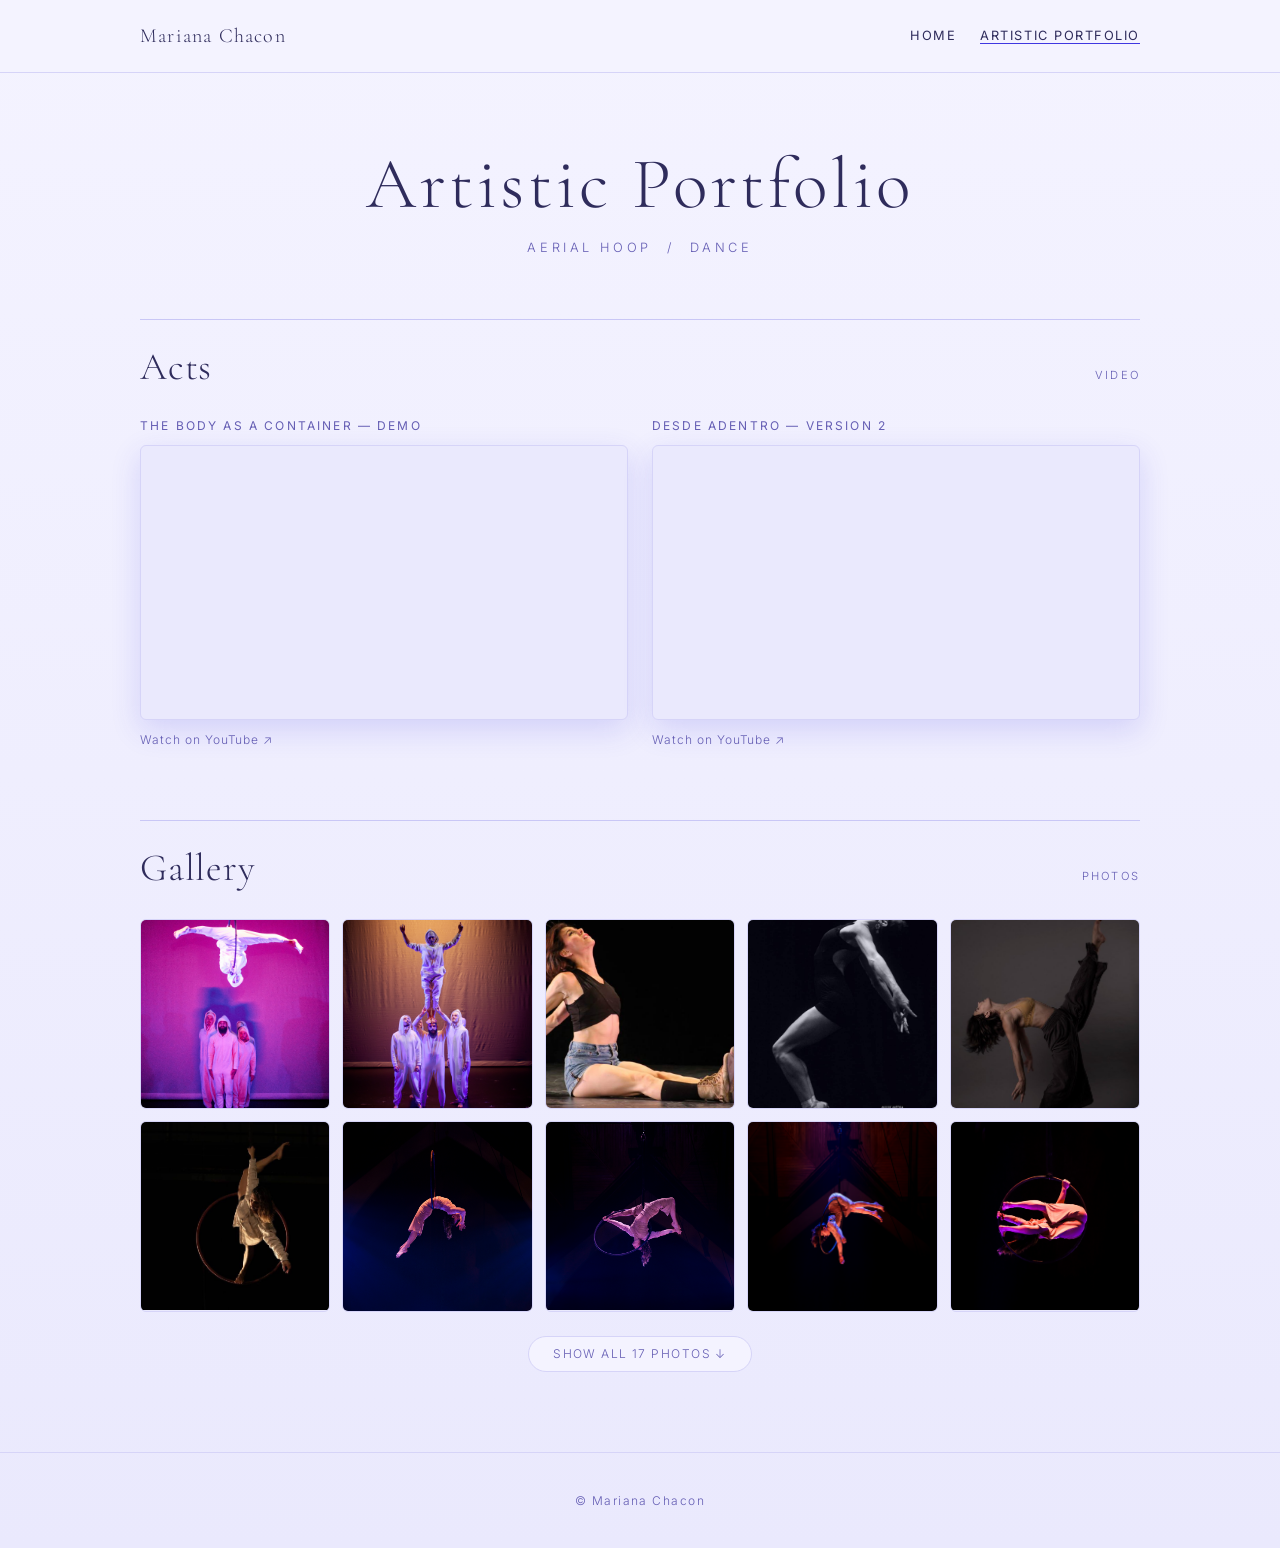
==== acts.html @ 8311b7b9 "first commit" ====
<!doctype html>
<html lang="en">
<head>
  <meta charset="UTF-8" />
  <meta name="viewport" content="width=device-width, initial-scale=1.0" />
  <title>Artistic Portfolio — Mariana Chacon</title>
  <link rel="stylesheet" href="style.css" />
  <link rel="preconnect" href="https://fonts.googleapis.com" />
  <link rel="preconnect" href="https://fonts.gstatic.com" crossorigin />
  <link href="https://fonts.googleapis.com/css2?family=Cormorant+Garamond:wght@300;400;500&family=Inter:wght@300;400&display=swap" rel="stylesheet" />
</head>
<body>
  <header class="site-header page-header">
    <div class="container header-inner">
      <a class="brand" href="index.html">Mariana Chacon</a>
      <nav class="site-nav">
        <a href="index.html">Home</a>
        <a href="acts.html" class="nav-active">Artistic Portfolio</a>
      </nav>
    </div>
  </header>

  <main class="container page-main">
    <section class="page-intro">
      <h1>Artistic Portfolio</h1>
      <p>aerial hoop &nbsp;/&nbsp; dance</p>
    </section>

    <section class="portfolio-section" id="acts">
      <div class="section-head">
        <h2>Acts</h2>
        <span class="section-type">video</span>
      </div>
      <div class="video-grid">
        <article class="video-card">
          <h3>The body as a container — demo</h3>
          <div class="video-wrap">
            <iframe src="https://www.youtube-nocookie.com/embed/plmqaH8QyPc" title="The body as a container — demo" allow="accelerometer; autoplay; clipboard-write; encrypted-media; gyroscope; picture-in-picture; web-share" allowfullscreen loading="lazy"></iframe>
          </div>
          <a class="video-link" href="https://www.youtube.com/watch?v=plmqaH8QyPc" target="_blank" rel="noopener noreferrer">Watch on YouTube ↗</a>
        </article>
        <article class="video-card">
          <h3>Desde adentro — version 2</h3>
          <div class="video-wrap">
            <iframe src="https://www.youtube-nocookie.com/embed/yXRw8F0Wwd4" title="Desde adentro — version 2" allow="accelerometer; autoplay; clipboard-write; encrypted-media; gyroscope; picture-in-picture; web-share" allowfullscreen loading="lazy"></iframe>
          </div>
          <a class="video-link" href="https://youtu.be/yXRw8F0Wwd4" target="_blank" rel="noopener noreferrer">Watch on YouTube ↗</a>
        </article>
      </div>
    </section>

    <section class="portfolio-section" id="gallery">
      <div class="section-head">
        <h2>Gallery</h2>
        <span class="section-type">photos</span>
      </div>
      <div class="gallery-group">
        <input class="gallery-checkbox" type="checkbox" id="gallery-more" />
        <div class="gallery-grid">
          <figure><a href="#photo-1"><img src="pics/gallery/pic1.jpg" alt="Mariana Chacon photo 1" loading="lazy" /></a></figure>
          <figure><a href="#photo-2"><img src="pics/gallery/pic2.jpg" alt="Mariana Chacon photo 2" loading="lazy" /></a></figure>
          <figure><a href="#photo-3"><img src="pics/gallery/pic3.jpg" alt="Mariana Chacon photo 3" loading="lazy" /></a></figure>
          <figure><a href="#photo-4"><img src="pics/gallery/pic4.jpg" alt="Mariana Chacon photo 4" loading="lazy" /></a></figure>
          <figure><a href="#photo-5"><img src="pics/gallery/pic5.jpg" alt="Mariana Chacon photo 5" loading="lazy" /></a></figure>
          <figure><a href="#photo-6"><img src="pics/gallery/pic6.jpg" alt="Mariana Chacon photo 6" loading="lazy" /></a></figure>
          <figure><a href="#photo-7"><img src="pics/gallery/pic7.jpg" alt="Mariana Chacon photo 7" loading="lazy" /></a></figure>
          <figure><a href="#photo-8"><img src="pics/gallery/pic8.jpg" alt="Mariana Chacon photo 8" loading="lazy" /></a></figure>
          <figure><a href="#photo-9"><img src="pics/gallery/pic9.jpg" alt="Mariana Chacon photo 9" loading="lazy" /></a></figure>
          <figure><a href="#photo-10"><img src="pics/gallery/pic10.jpg" alt="Mariana Chacon photo 10" loading="lazy" /></a></figure>
          <figure><a href="#photo-11"><img src="pics/gallery/pic11.jpg" alt="Mariana Chacon photo 11" loading="lazy" /></a></figure>
          <figure><a href="#photo-12"><img src="pics/gallery/pic12.jpg" alt="Mariana Chacon photo 12" loading="lazy" /></a></figure>
          <figure><a href="#photo-13"><img src="pics/gallery/pic13.jpg" alt="Mariana Chacon photo 13" loading="lazy" /></a></figure>
          <figure><a href="#photo-14"><img src="pics/gallery/pic14.jpg" alt="Mariana Chacon photo 14" loading="lazy" /></a></figure>
          <figure><a href="#photo-15"><img src="pics/gallery/pic15.jpg" alt="Mariana Chacon photo 15" loading="lazy" /></a></figure>
          <figure><a href="#photo-16"><img src="pics/gallery/pic16.jpg" alt="Mariana Chacon photo 16" loading="lazy" /></a></figure>
          <figure><a href="#photo-17"><img src="pics/gallery/pic17.jpg" alt="Mariana Chacon photo 17" loading="lazy" /></a></figure>
        </div>
        <label class="gallery-toggle" for="gallery-more">
          <span class="show-more-label">Show all 17 photos ↓</span>
          <span class="show-less-label">Show less ↑</span>
        </label>
      </div>

      <div class="lightbox" id="photo-1" role="dialog" aria-modal="true" aria-label="Photo 1 enlarged">
        <a class="lightbox-backdrop" href="#gallery" aria-label="Close"></a>
        <a class="lightbox-image" href="#gallery"><img src="pics/gallery/pic1.jpg" alt="Mariana Chacon photo 1" /></a>
        <a class="lightbox-close" href="#gallery" aria-label="Close">&times;</a>
      </div>
      <div class="lightbox" id="photo-2" role="dialog" aria-modal="true" aria-label="Photo 2 enlarged">
        <a class="lightbox-backdrop" href="#gallery" aria-label="Close"></a>
        <a class="lightbox-image" href="#gallery"><img src="pics/gallery/pic2.jpg" alt="Mariana Chacon photo 2" /></a>
        <a class="lightbox-close" href="#gallery" aria-label="Close">&times;</a>
      </div>
      <div class="lightbox" id="photo-3" role="dialog" aria-modal="true" aria-label="Photo 3 enlarged">
        <a class="lightbox-backdrop" href="#gallery" aria-label="Close"></a>
        <a class="lightbox-image" href="#gallery"><img src="pics/gallery/pic3.jpg" alt="Mariana Chacon photo 3" /></a>
        <a class="lightbox-close" href="#gallery" aria-label="Close">&times;</a>
      </div>
      <div class="lightbox" id="photo-4" role="dialog" aria-modal="true" aria-label="Photo 4 enlarged">
        <a class="lightbox-backdrop" href="#gallery" aria-label="Close"></a>
        <a class="lightbox-image" href="#gallery"><img src="pics/gallery/pic4.jpg" alt="Mariana Chacon photo 4" /></a>
        <a class="lightbox-close" href="#gallery" aria-label="Close">&times;</a>
      </div>
      <div class="lightbox" id="photo-5" role="dialog" aria-modal="true" aria-label="Photo 5 enlarged">
        <a class="lightbox-backdrop" href="#gallery" aria-label="Close"></a>
        <a class="lightbox-image" href="#gallery"><img src="pics/gallery/pic5.jpg" alt="Mariana Chacon photo 5" /></a>
        <a class="lightbox-close" href="#gallery" aria-label="Close">&times;</a>
      </div>
      <div class="lightbox" id="photo-6" role="dialog" aria-modal="true" aria-label="Photo 6 enlarged">
        <a class="lightbox-backdrop" href="#gallery" aria-label="Close"></a>
        <a class="lightbox-image" href="#gallery"><img src="pics/gallery/pic6.jpg" alt="Mariana Chacon photo 6" /></a>
        <a class="lightbox-close" href="#gallery" aria-label="Close">&times;</a>
      </div>
      <div class="lightbox" id="photo-7" role="dialog" aria-modal="true" aria-label="Photo 7 enlarged">
        <a class="lightbox-backdrop" href="#gallery" aria-label="Close"></a>
        <a class="lightbox-image" href="#gallery"><img src="pics/gallery/pic7.jpg" alt="Mariana Chacon photo 7" /></a>
        <a class="lightbox-close" href="#gallery" aria-label="Close">&times;</a>
      </div>
      <div class="lightbox" id="photo-8" role="dialog" aria-modal="true" aria-label="Photo 8 enlarged">
        <a class="lightbox-backdrop" href="#gallery" aria-label="Close"></a>
        <a class="lightbox-image" href="#gallery"><img src="pics/gallery/pic8.jpg" alt="Mariana Chacon photo 8" /></a>
        <a class="lightbox-close" href="#gallery" aria-label="Close">&times;</a>
      </div>
      <div class="lightbox" id="photo-9" role="dialog" aria-modal="true" aria-label="Photo 9 enlarged">
        <a class="lightbox-backdrop" href="#gallery" aria-label="Close"></a>
        <a class="lightbox-image" href="#gallery"><img src="pics/gallery/pic9.jpg" alt="Mariana Chacon photo 9" /></a>
        <a class="lightbox-close" href="#gallery" aria-label="Close">&times;</a>
      </div>
      <div class="lightbox" id="photo-10" role="dialog" aria-modal="true" aria-label="Photo 10 enlarged">
        <a class="lightbox-backdrop" href="#gallery" aria-label="Close"></a>
        <a class="lightbox-image" href="#gallery"><img src="pics/gallery/pic10.jpg" alt="Mariana Chacon photo 10" /></a>
        <a class="lightbox-close" href="#gallery" aria-label="Close">&times;</a>
      </div>
      <div class="lightbox" id="photo-11" role="dialog" aria-modal="true" aria-label="Photo 11 enlarged">
        <a class="lightbox-backdrop" href="#gallery" aria-label="Close"></a>
        <a class="lightbox-image" href="#gallery"><img src="pics/gallery/pic11.jpg" alt="Mariana Chacon photo 11" /></a>
        <a class="lightbox-close" href="#gallery" aria-label="Close">&times;</a>
      </div>
      <div class="lightbox" id="photo-12" role="dialog" aria-modal="true" aria-label="Photo 12 enlarged">
        <a class="lightbox-backdrop" href="#gallery" aria-label="Close"></a>
        <a class="lightbox-image" href="#gallery"><img src="pics/gallery/pic12.jpg" alt="Mariana Chacon photo 12" /></a>
        <a class="lightbox-close" href="#gallery" aria-label="Close">&times;</a>
      </div>
      <div class="lightbox" id="photo-13" role="dialog" aria-modal="true" aria-label="Photo 13 enlarged">
        <a class="lightbox-backdrop" href="#gallery" aria-label="Close"></a>
        <a class="lightbox-image" href="#gallery"><img src="pics/gallery/pic13.jpg" alt="Mariana Chacon photo 13" /></a>
        <a class="lightbox-close" href="#gallery" aria-label="Close">&times;</a>
      </div>
      <div class="lightbox" id="photo-14" role="dialog" aria-modal="true" aria-label="Photo 14 enlarged">
        <a class="lightbox-backdrop" href="#gallery" aria-label="Close"></a>
        <a class="lightbox-image" href="#gallery"><img src="pics/gallery/pic14.jpg" alt="Mariana Chacon photo 14" /></a>
        <a class="lightbox-close" href="#gallery" aria-label="Close">&times;</a>
      </div>
      <div class="lightbox" id="photo-15" role="dialog" aria-modal="true" aria-label="Photo 15 enlarged">
        <a class="lightbox-backdrop" href="#gallery" aria-label="Close"></a>
        <a class="lightbox-image" href="#gallery"><img src="pics/gallery/pic15.jpg" alt="Mariana Chacon photo 15" /></a>
        <a class="lightbox-close" href="#gallery" aria-label="Close">&times;</a>
      </div>
      <div class="lightbox" id="photo-16" role="dialog" aria-modal="true" aria-label="Photo 16 enlarged">
        <a class="lightbox-backdrop" href="#gallery" aria-label="Close"></a>
        <a class="lightbox-image" href="#gallery"><img src="pics/gallery/pic16.jpg" alt="Mariana Chacon photo 16" /></a>
        <a class="lightbox-close" href="#gallery" aria-label="Close">&times;</a>
      </div>
      <div class="lightbox" id="photo-17" role="dialog" aria-modal="true" aria-label="Photo 17 enlarged">
        <a class="lightbox-backdrop" href="#gallery" aria-label="Close"></a>
        <a class="lightbox-image" href="#gallery"><img src="pics/gallery/pic17.jpg" alt="Mariana Chacon photo 17" /></a>
        <a class="lightbox-close" href="#gallery" aria-label="Close">&times;</a>
      </div>
    </section>
  </main>

  <footer class="site-footer">
    <p>&copy; Mariana Chacon</p>
  </footer>
</body>
</html>
---- style.css ----
:root {
  --accent: #3f37e1;
  --accent-pale: #c9c7f6;
  --bg: #f4f3ff;
  --bg-2: #eae9fd;
  --bg-3: #d6d4f8;
  --mid: #9f9bf0;
  --muted: #655eb4;
  --ink: #2f2c5c;
  --ink-light: #4d4980;
  --veil: rgba(47, 44, 92, 0.44);
}

* {
  box-sizing: border-box;
}

html,
body {
  margin: 0;
  min-height: 100%;
}

body {
  min-height: 100vh;
  font-family: 'Inter', -apple-system, BlinkMacSystemFont, sans-serif;
  color: var(--ink);
  background: linear-gradient(180deg, var(--bg) 0%, var(--bg-2) 100%);
  overflow-x: hidden;
}

h1,
.brand {
  font-family: 'Cormorant Garamond', Georgia, serif;
  font-weight: 300;
}

.container {
  width: min(1000px, calc(100% - 2rem));
  margin: 0 auto;
}

.site-header {
  position: absolute;
  top: 0;
  left: 0;
  width: 100%;
  padding: 1.5rem 0;
  z-index: 10;
}

.header-inner {
  display: flex;
  align-items: center;
  justify-content: space-between;
  gap: 1.5rem;
}

.site-nav {
  display: flex;
  gap: 1.5rem;
}

.site-nav a {
  font-size: 0.8rem;
  font-weight: 400;
  letter-spacing: 0.12em;
  text-transform: uppercase;
  color: rgba(255, 255, 255, 0.72);
  text-shadow: 0 1px 12px rgba(47, 44, 92, 0.5);
  text-decoration: none;
  transition: color 0.2s;
}

.site-nav a:hover,
.site-nav a.nav-active {
  color: #fff;
}

.page-header {
  position: sticky;
  background: rgba(244, 243, 255, 0.94);
  border-bottom: 1px solid var(--bg-3);
  backdrop-filter: blur(8px);
}

.page-header .brand,
.page-header .site-nav a {
  color: var(--ink);
  text-shadow: none;
}

.page-header .brand:hover,
.page-header .site-nav a:hover,
.page-header .site-nav a.nav-active {
  color: var(--muted);
}

.page-header .site-nav a.nav-active {
  color: var(--ink);
  border-bottom: 1px solid var(--accent);
}

.brand {
  display: inline-block;
  font-size: 1.25rem;
  letter-spacing: 0.06em;
  color: rgba(255, 255, 255, 0.9);
  text-decoration: none;
  text-shadow: 0 1px 12px rgba(47, 44, 92, 0.5);
  transition: color 0.2s;
}

.brand:hover {
  color: #fff;
}

.hero {
  position: relative;
  min-height: 100vh;
  min-height: 100svh;
  display: flex;
  align-items: center;
  justify-content: center;
  text-align: center;
  padding: 5rem 1.5rem;
  overflow: hidden;
  background-color: var(--ink);
  background-image:
    linear-gradient(180deg, rgba(47, 44, 92, 0.5) 0%, var(--veil) 45%, rgba(47, 44, 92, 0.62) 100%),
    url('pics/gallery/pic15.jpg');
  background-size: cover;
  background-position: center;
  background-repeat: no-repeat;
}

.hero-content {
  position: relative;
  z-index: 1;
  animation: reveal 1.2s ease both;
}

.hero-content h1 {
  margin: 0;
  font-size: clamp(3rem, 10vw, 6.5rem);
  line-height: 1.05;
  letter-spacing: 0.05em;
  color: #fff;
  text-shadow: 0 2px 24px rgba(47, 44, 92, 0.5);
}

.hero-content h1::after {
  content: '';
  display: block;
  width: 3.5rem;
  height: 1px;
  margin: 1.6rem auto 0;
  background: var(--accent-pale);
}

.hero-sub {
  margin: 1.6rem 0 0;
  font-size: clamp(0.75rem, 1.6vw, 0.95rem);
  font-weight: 300;
  letter-spacing: 0.28em;
  text-transform: uppercase;
  color: rgba(232, 231, 255, 0.85);
  text-shadow: 0 1px 12px rgba(47, 44, 92, 0.5);
}

@keyframes reveal {
  from {
    opacity: 0;
    transform: translateY(12px);
  }
  to {
    opacity: 1;
    transform: translateY(0);
  }
}

.page-main {
  padding: 4.5rem 0 5rem;
}

.page-intro {
  text-align: center;
  margin-bottom: 4rem;
}

.page-intro h1 {
  margin: 0;
  font-size: clamp(2.8rem, 8vw, 4.5rem);
  line-height: 1.1;
  letter-spacing: 0.05em;
  color: var(--ink);
}

.page-intro p {
  margin: 1rem 0 0;
  font-size: 0.8rem;
  font-weight: 300;
  letter-spacing: 0.28em;
  text-transform: uppercase;
  color: var(--muted);
}

.portfolio-section {
  margin-bottom: 4.5rem;
}

.portfolio-section:last-child {
  margin-bottom: 0;
}

.section-head {
  display: flex;
  align-items: baseline;
  justify-content: space-between;
  gap: 1rem;
  padding-top: 1.5rem;
  margin-bottom: 1.75rem;
  border-top: 1px solid var(--accent-pale);
}

.section-head h2 {
  margin: 0;
  font-family: 'Cormorant Garamond', Georgia, serif;
  font-size: clamp(1.7rem, 4vw, 2.4rem);
  font-weight: 300;
  letter-spacing: 0.02em;
  color: var(--ink);
}

.section-type {
  font-size: 0.7rem;
  font-weight: 300;
  letter-spacing: 0.2em;
  text-transform: uppercase;
  color: var(--muted);
  white-space: nowrap;
}

.video-grid {
  display: grid;
  grid-template-columns: repeat(auto-fit, minmax(260px, 1fr));
  gap: 1.5rem;
}

.video-card h3 {
  margin: 0 0 0.75rem;
  font-size: 0.75rem;
  font-weight: 400;
  letter-spacing: 0.18em;
  text-transform: uppercase;
  color: var(--muted);
}

.video-wrap {
  aspect-ratio: 16 / 9;
  border: 1px solid var(--bg-3);
  border-radius: 6px;
  overflow: hidden;
  background: var(--bg-2);
  box-shadow: 0 10px 30px rgba(63, 55, 225, 0.16);
}

.video-wrap iframe {
  display: block;
  width: 100%;
  height: 100%;
  border: 0;
}

.video-link {
  display: inline-block;
  margin-top: 0.75rem;
  font-size: 0.75rem;
  font-weight: 300;
  letter-spacing: 0.08em;
  color: var(--muted);
  text-decoration: none;
  transition: color 0.2s;
}

.video-link:hover {
  color: var(--accent);
}

.gallery-checkbox {
  position: absolute;
  width: 1px;
  height: 1px;
  opacity: 0;
  pointer-events: none;
}

.gallery-grid {
  display: grid;
  grid-template-columns: repeat(5, 1fr);
  gap: 0.75rem;
}

.gallery-grid figure {
  margin: 0;
  overflow: hidden;
  border: 1px solid var(--bg-3);
  border-radius: 6px;
  background: var(--bg-2);
}

.gallery-grid figure a {
  display: block;
  cursor: zoom-in;
}

.gallery-grid figure:nth-child(n+11) {
  display: none;
}

.gallery-checkbox:checked ~ .gallery-grid figure:nth-child(n+11) {
  display: block;
}

.gallery-grid img {
  display: block;
  width: 100%;
  aspect-ratio: 1;
  object-fit: cover;
  transition: opacity 0.3s, transform 0.3s;
}

.gallery-grid figure:hover {
  border-color: var(--mid);
}

.gallery-grid figure:hover img {
  opacity: 0.9;
  transform: scale(1.03);
}

.gallery-toggle {
  display: block;
  width: max-content;
  margin: 1.5rem auto 0;
  padding: 0.6rem 1.5rem;
  font-family: 'Inter', sans-serif;
  font-size: 0.75rem;
  font-weight: 300;
  letter-spacing: 0.12em;
  text-transform: uppercase;
  color: var(--muted);
  background: var(--bg);
  border: 1px solid var(--bg-3);
  border-radius: 999px;
  cursor: pointer;
  transition: color 0.2s, border-color 0.2s, background 0.2s;
}

.gallery-toggle:hover {
  color: var(--ink);
  border-color: var(--mid);
}

.gallery-checkbox:focus-visible ~ .gallery-toggle {
  outline: 2px solid var(--accent);
  outline-offset: 3px;
}

.show-less-label {
  display: none;
}

.gallery-checkbox:checked ~ .gallery-toggle .show-more-label {
  display: none;
}

.gallery-checkbox:checked ~ .gallery-toggle .show-less-label {
  display: inline;
}

.lightbox {
  display: none;
  position: fixed;
  inset: 0;
  z-index: 100;
  align-items: center;
  justify-content: center;
  padding: 2rem;
  background: rgba(47, 44, 92, 0.94);
}

.lightbox:target {
  display: flex;
}

.lightbox-backdrop {
  position: absolute;
  inset: 0;
}

.lightbox-image {
  position: relative;
  z-index: 1;
  display: block;
  cursor: zoom-out;
}

.lightbox-image img {
  display: block;
  max-width: 90vw;
  max-height: 85vh;
  object-fit: contain;
  border-radius: 6px;
  box-shadow: 0 20px 60px rgba(15, 12, 40, 0.4);
}

.lightbox-close {
  position: absolute;
  top: 1rem;
  right: 1.5rem;
  z-index: 2;
  color: rgba(255, 255, 255, 0.75);
  font-size: 2rem;
  line-height: 1;
  text-decoration: none;
  transition: color 0.2s;
}

.lightbox-close:hover {
  color: #fff;
}

.site-footer {
  padding: 2.5rem 1.5rem;
  border-top: 1px solid var(--bg-3);
  text-align: center;
}

.site-footer p {
  margin: 0;
  font-size: 0.75rem;
  font-weight: 300;
  letter-spacing: 0.12em;
  color: var(--muted);
}

@media (max-width: 900px) {
  .gallery-grid {
    grid-template-columns: repeat(4, 1fr);
  }

  .gallery-grid figure:nth-child(n+9) {
    display: none;
  }

  .gallery-checkbox:checked ~ .gallery-grid figure:nth-child(n+9) {
    display: block;
  }
}

@media (max-width: 640px) {
  .site-header {
    padding: 1.1rem 0;
  }

  .brand {
    font-size: 1.1rem;
  }

  .site-nav {
    gap: 1rem;
  }

  .site-nav a {
    font-size: 0.7rem;
    letter-spacing: 0.08em;
  }

  .hero-sub {
    letter-spacing: 0.18em;
  }

  .page-main {
    padding: 3rem 0 4rem;
  }

  .page-intro {
    margin-bottom: 3rem;
  }

  .section-head {
    flex-direction: column;
    gap: 0.4rem;
  }

  .video-grid {
    grid-template-columns: 1fr;
  }

  .gallery-grid {
    grid-template-columns: repeat(2, 1fr);
  }

  .gallery-grid figure:nth-child(n+5) {
    display: none;
  }

  .gallery-checkbox:checked ~ .gallery-grid figure:nth-child(n+5) {
    display: block;
  }
}
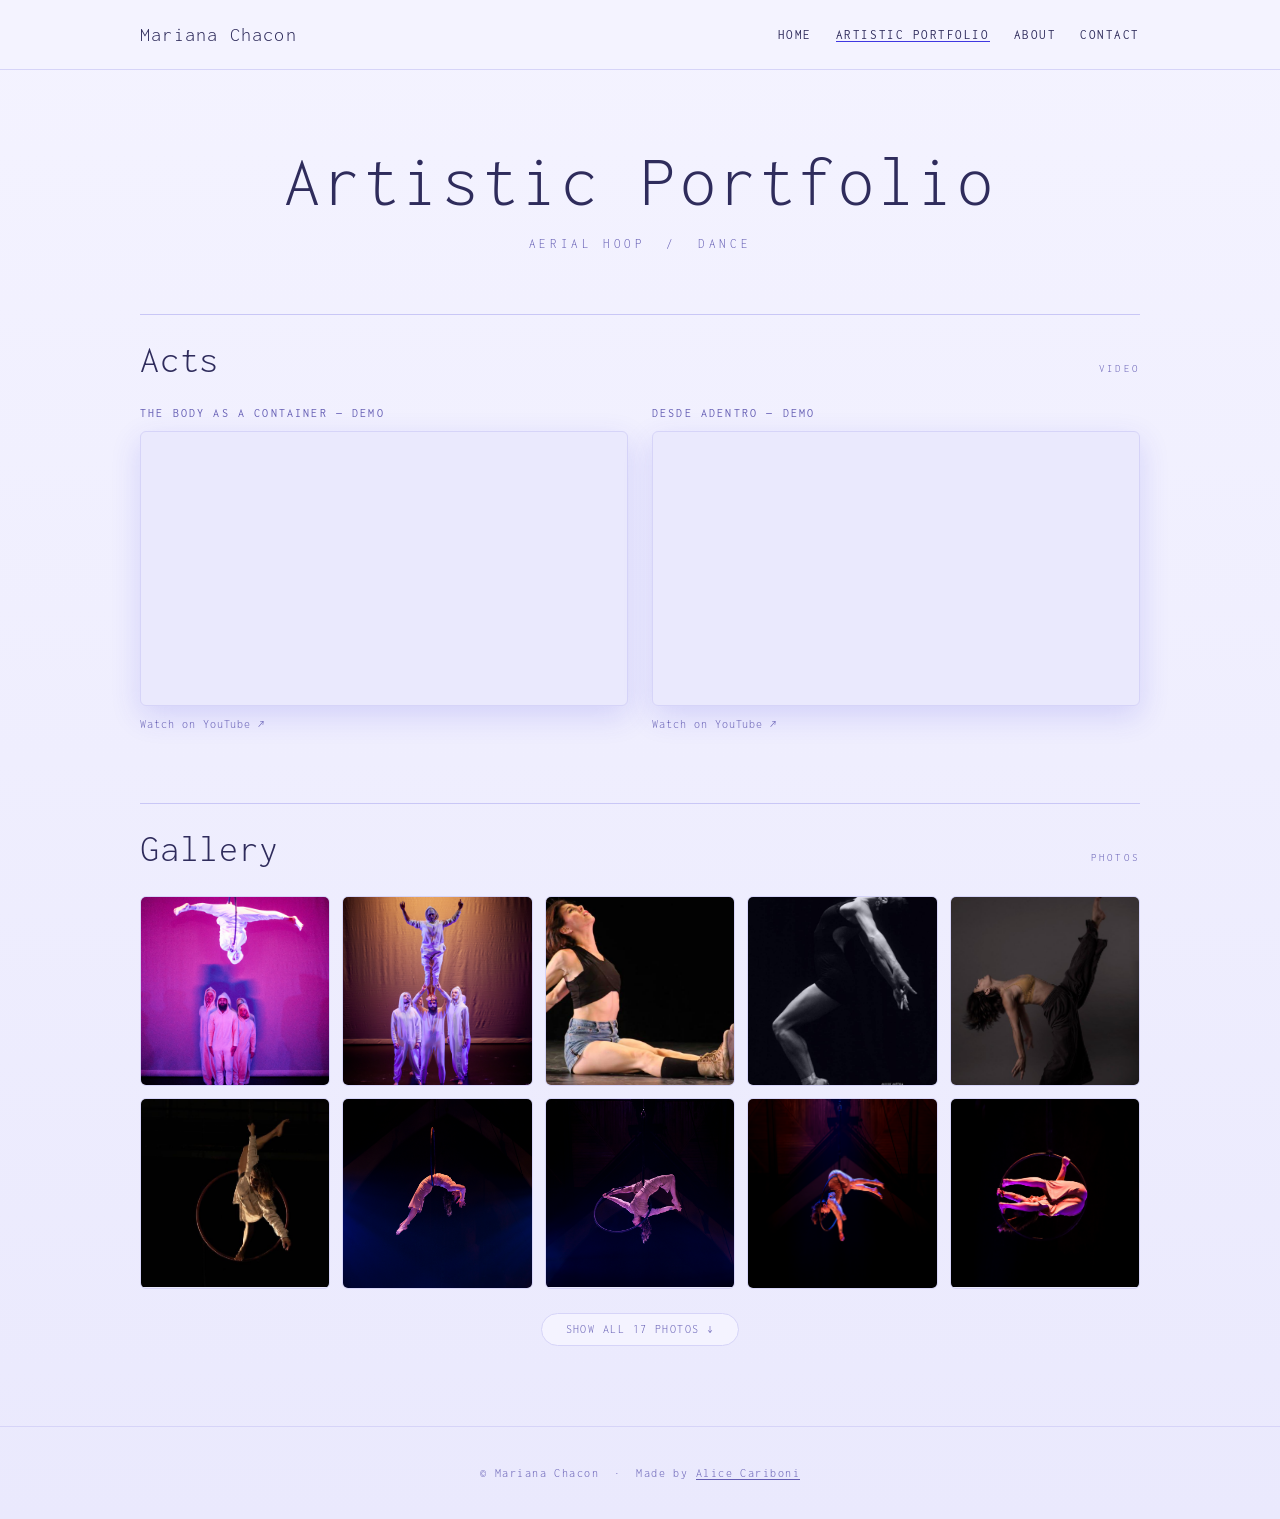
==== commit 2a077b11: "about and contact pages" ====
--- a/acts.html
+++ b/acts.html
@@ -7,7 +7,7 @@
   <link rel="stylesheet" href="style.css" />
   <link rel="preconnect" href="https://fonts.googleapis.com" />
   <link rel="preconnect" href="https://fonts.gstatic.com" crossorigin />
-  <link href="https://fonts.googleapis.com/css2?family=Cormorant+Garamond:wght@300;400;500&family=Inter:wght@300;400&display=swap" rel="stylesheet" />
+  <link href="https://fonts.googleapis.com/css2?family=Inconsolata:wght@300;400;500;600&display=swap" rel="stylesheet" />
 </head>
 <body>
   <header class="site-header page-header">
@@ -16,6 +16,8 @@
       <nav class="site-nav">
         <a href="index.html">Home</a>
         <a href="acts.html" class="nav-active">Artistic Portfolio</a>
+        <a href="about.html">About</a>
+        <a href="contact.html">Contact</a>
       </nav>
     </div>
   </header>
@@ -40,9 +42,9 @@
           <a class="video-link" href="https://www.youtube.com/watch?v=plmqaH8QyPc" target="_blank" rel="noopener noreferrer">Watch on YouTube ↗</a>
         </article>
         <article class="video-card">
-          <h3>Desde adentro — version 2</h3>
+          <h3>Desde adentro — demo</h3>
           <div class="video-wrap">
-            <iframe src="https://www.youtube-nocookie.com/embed/yXRw8F0Wwd4" title="Desde adentro — version 2" allow="accelerometer; autoplay; clipboard-write; encrypted-media; gyroscope; picture-in-picture; web-share" allowfullscreen loading="lazy"></iframe>
+            <iframe src="https://www.youtube-nocookie.com/embed/yXRw8F0Wwd4" title="Desde adentro — demo" allow="accelerometer; autoplay; clipboard-write; encrypted-media; gyroscope; picture-in-picture; web-share" allowfullscreen loading="lazy"></iframe>
           </div>
           <a class="video-link" href="https://youtu.be/yXRw8F0Wwd4" target="_blank" rel="noopener noreferrer">Watch on YouTube ↗</a>
         </article>
@@ -170,7 +172,7 @@
   </main>
 
   <footer class="site-footer">
-    <p>&copy; Mariana Chacon</p>
+    <p>&copy; Mariana Chacon &nbsp;·&nbsp; Made by <a href="https://aliceseueue.github.io/" target="_blank" rel="noopener noreferrer">Alice Cariboni</a></p>
   </footer>
 </body>
 </html>
--- a/style.css
+++ b/style.css
@@ -23,7 +23,7 @@
 
 body {
   min-height: 100vh;
-  font-family: 'Inter', -apple-system, BlinkMacSystemFont, sans-serif;
+  font-family: 'Inconsolata', 'Courier New', monospace;
   color: var(--ink);
   background: linear-gradient(180deg, var(--bg) 0%, var(--bg-2) 100%);
   overflow-x: hidden;
@@ -31,7 +31,7 @@
 
 h1,
 .brand {
-  font-family: 'Cormorant Garamond', Georgia, serif;
+  font-family: 'Inconsolata', 'Courier New', monospace;
   font-weight: 300;
 }
 
@@ -225,7 +225,7 @@
 
 .section-head h2 {
   margin: 0;
-  font-family: 'Cormorant Garamond', Georgia, serif;
+  font-family: 'Inconsolata', 'Courier New', monospace;
   font-size: clamp(1.7rem, 4vw, 2.4rem);
   font-weight: 300;
   letter-spacing: 0.02em;
@@ -344,7 +344,7 @@
   width: max-content;
   margin: 1.5rem auto 0;
   padding: 0.6rem 1.5rem;
-  font-family: 'Inter', sans-serif;
+  font-family: 'Inconsolata', 'Courier New', monospace;
   font-size: 0.75rem;
   font-weight: 300;
   letter-spacing: 0.12em;
@@ -431,6 +431,130 @@
   color: #fff;
 }
 
+.about-content {
+  display: grid;
+  grid-template-columns: 1.4fr 0.9fr;
+  gap: 3rem;
+  align-items: start;
+}
+
+.about-text p {
+  margin: 0 0 1.25rem;
+  font-size: 1rem;
+  line-height: 1.85;
+  color: var(--ink-light);
+}
+
+.about-text p:last-child {
+  margin-bottom: 0;
+}
+
+.about-image img {
+  display: block;
+  width: 100%;
+  max-width: 360px;
+  border: 1px solid var(--bg-3);
+  border-radius: 6px;
+  box-shadow: 0 10px 30px rgba(63, 55, 225, 0.12);
+}
+
+.contact-content {
+  display: grid;
+  grid-template-columns: 1.1fr 0.9fr;
+  gap: 4rem;
+  align-items: start;
+}
+
+.contact-form {
+  max-width: 520px;
+}
+
+.form-row {
+  margin-bottom: 2rem;
+}
+
+.form-row label {
+  display: block;
+  margin-bottom: 0.5rem;
+  font-size: 0.75rem;
+  font-weight: 400;
+  letter-spacing: 0.12em;
+  text-transform: uppercase;
+  color: var(--muted);
+}
+
+.form-row input,
+.form-row textarea {
+  display: block;
+  width: 100%;
+  padding: 0.7rem 0;
+  font-family: inherit;
+  font-size: 1rem;
+  font-weight: 300;
+  color: var(--ink);
+  background: none;
+  border: none;
+  border-bottom: 1px solid var(--bg-3);
+  border-radius: 0;
+  outline: none;
+  resize: vertical;
+  transition: border-color 0.2s;
+}
+
+.form-row input:focus,
+.form-row textarea:focus {
+  border-bottom-color: var(--accent);
+}
+
+.form-row input::placeholder,
+.form-row textarea::placeholder {
+  color: var(--muted);
+  opacity: 0.7;
+}
+
+.form-submit {
+  padding: 0.7rem 2rem;
+  font-family: inherit;
+  font-size: 0.75rem;
+  font-weight: 400;
+  letter-spacing: 0.14em;
+  text-transform: uppercase;
+  color: var(--ink);
+  background: transparent;
+  border: 1px solid var(--accent);
+  border-radius: 999px;
+  cursor: pointer;
+  transition: background 0.2s, color 0.2s;
+}
+
+.form-submit:hover {
+  color: #fff;
+  background: var(--accent);
+}
+
+.contact-links {
+  display: flex;
+  flex-direction: column;
+  gap: 0.75rem;
+  margin-top: 2rem;
+}
+
+.contact-links a {
+  width: max-content;
+  max-width: 100%;
+  font-size: 0.85rem;
+  font-weight: 300;
+  color: var(--muted);
+  text-decoration: none;
+  border-bottom: 1px solid transparent;
+  transition: color 0.2s, border-color 0.2s;
+}
+
+.contact-links a:hover {
+  color: var(--accent);
+  border-bottom-color: var(--accent);
+}
+
 .site-footer {
   padding: 2.5rem 1.5rem;
   border-top: 1px solid var(--bg-3);
@@ -445,6 +569,35 @@
   color: var(--muted);
 }
 
+.site-footer a {
+  color: inherit;
+  text-decoration: none;
+  border-bottom: 1px solid currentColor;
+}
+
+.site-footer a:hover {
+  color: var(--accent);
+  border-bottom-color: transparent;
+}
+
+.hero-footer {
+  position: absolute;
+  bottom: 0;
+  left: 0;
+  width: 100%;
+  padding: 1.5rem;
+  border-top: 0;
+  background: transparent;
+}
+
+.hero-footer p {
+  color: rgba(255, 255, 255, 0.65);
+}
+
+.hero-footer a:hover {
+  color: #fff;
+}
+
 @media (max-width: 900px) {
   .gallery-grid {
     grid-template-columns: repeat(4, 1fr);
@@ -460,6 +613,12 @@
 }
 
 @media (max-width: 640px) {
+  .hero {
+    min-height: 100svh;
+    min-height: 100dvh;
+    background-position: 50% 35%;
+  }
+
   .site-header {
     padding: 1.1rem 0;
   }
@@ -509,4 +668,27 @@
   .gallery-checkbox:checked ~ .gallery-grid figure:nth-child(n+5) {
     display: block;
   }
-}
+
+  .about-content {
+    grid-template-columns: 1fr;
+    gap: 2rem;
+  }
+
+  .about-image img {
+    max-width: 300px;
+    margin: 0 auto;
+  }
+
+  .contact-content {
+    grid-template-columns: 1fr;
+    gap: 2.5rem;
+  }
+
+  .contact-form-wrap {
+    order: 1;
+  }
+
+  .contact-content .about-image {
+    order: 2;
+  }
+}
